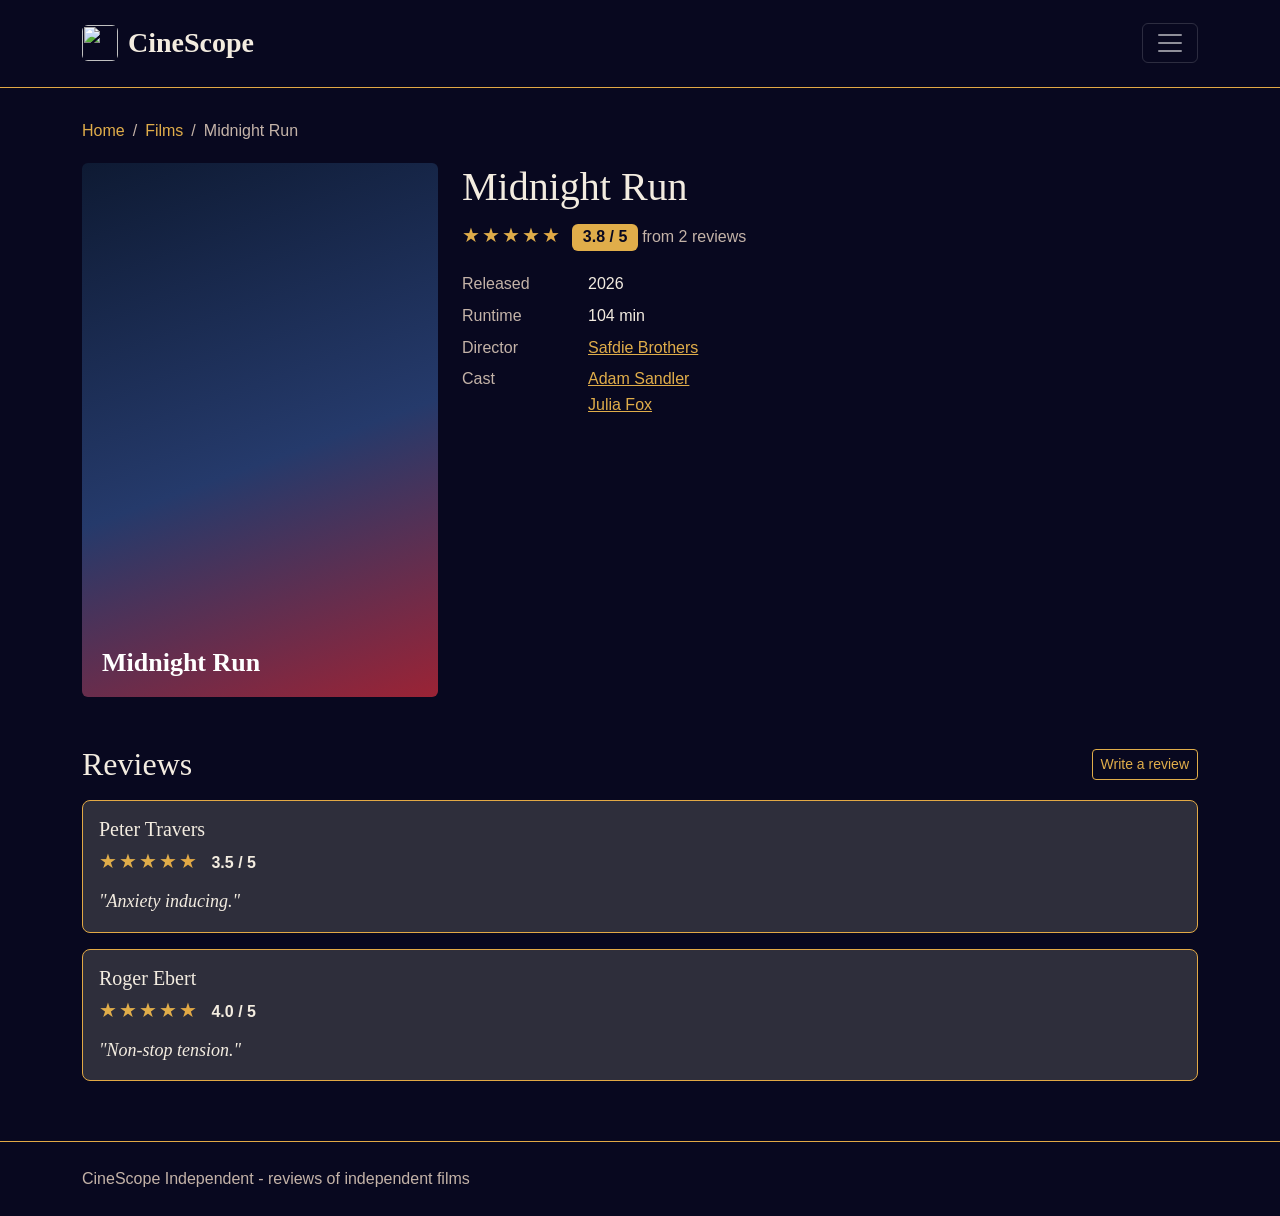
==== midnight-run.html @ 8e0c0ead "Add files via upload" ====
<!DOCTYPE html>
<html lang="en" data-bs-theme="dark">
<head>
  <meta charset="UTF-8">
  <meta name="viewport" content="width=device-width, initial-scale=1">
  <title>Midnight Run - CineScope Independent</title>
  <link rel="stylesheet" href="https://cdn.jsdelivr.net/npm/bootstrap@5.3.3/dist/css/bootstrap.min.css">
  <link rel="stylesheet" href="style.css">
</head>
<body>

<header class="site-header">
  <nav class="navbar" aria-label="Main menu">
    <div class="container d-flex justify-content-between align-items-center">
      <a href="index.html" class="navbar-brand logo d-inline-flex align-items-center"><img src="images/logo.jpeg" alt="" class="logo-icon">CineScope</a>
      <button class="navbar-toggler ms-auto" type="button" data-bs-toggle="collapse" data-bs-target="#mainMenu" aria-controls="mainMenu" aria-expanded="false" aria-label="Toggle menu">
        <span class="navbar-toggler-icon"></span>
      </button>
      <div class="collapse navbar-collapse w-100" id="mainMenu">
        <ul class="navbar-nav ms-auto text-end">
          <li class="nav-item"><a class="nav-link" href="index.html">Home</a></li>
          <li class="nav-item"><a class="nav-link" href="films.html">Films</a></li>
          <li class="nav-item"><a class="nav-link" href="review.html">Write a review</a></li>
        </ul>
      </div>
    </div>
  </nav>
</header>

  <main class="container">
    <nav aria-label="Breadcrumb" class="breadcrumb-nav">
    <ol class="breadcrumb">
      <li class="breadcrumb-item"><a href="index.html">Home</a></li>
      <li class="breadcrumb-item"><a href="films.html">Films</a></li>
      <li class="breadcrumb-item active" aria-current="page">Midnight Run</li>
    </ol>
  </nav>

    <article class="row g-4 film-detail">
      <div class="col-md-4">
        <div class="poster poster-night" role="img" aria-label="Poster for Midnight Run"><span>Midnight Run</span></div>
      </div>

      <div class="col-md-8">
        <h1>Midnight Run</h1>
        <p>
          <span class="stars" style="--rating: 3.75" aria-hidden="true"></span>
          <span class="badge rating-badge fs-6"><span class="visually-hidden">Rated </span>3.8 / 5</span>
          <span class="details">from 2 reviews</span>
        </p>

        <dl class="facts">
          <dt>Released</dt><dd>2026</dd>
          <dt>Runtime</dt><dd>104 min</dd>
          <dt>Director</dt><dd><a href="#">Safdie Brothers</a></dd>
          <dt>Cast</dt>
<dd>
  <ul class="list-unstyled mb-0">
    <li><a href="#">Adam Sandler</a></li>
    <li><a href="#">Julia Fox</a></li>
  </ul>
</dd>
        </dl>
      </div>
    </article>

    <section class="mt-5" aria-labelledby="reviews">
      <div class="d-flex justify-content-between align-items-center mb-3">
        <h2 id="reviews" class="mb-0">Reviews</h2>
        <a href="review.html" class="btn btn-outline-gold btn-sm">Write a review</a>
      </div>
        <article class="film-card p-3 mb-3">
          <h3 class="h5 mb-1">Peter Travers</h3>
          <span class="stars" style="--rating: 3.5" aria-hidden="true"></span>
          <span class="score"><span class="visually-hidden">Rated </span>3.5 / 5</span>
          <blockquote class="review-text">"Anxiety inducing."</blockquote>
        </article>
        <article class="film-card p-3 mb-3">
          <h3 class="h5 mb-1">Roger Ebert</h3>
          <span class="stars" style="--rating: 4.0" aria-hidden="true"></span>
          <span class="score"><span class="visually-hidden">Rated </span>4.0 / 5</span>
          <blockquote class="review-text">"Non-stop tension."</blockquote>
        </article>
    </section>
  </main>

  <footer class="site-footer">
    <div class="container">
      <p class="mb-0">CineScope Independent - reviews of independent films</p>
    </div>
  </footer>

<script src="https://cdn.jsdelivr.net/npm/bootstrap@5.3.3/dist/js/bootstrap.bundle.min.js"></script>
</body>
</html>
---- style.css ----
/* ===== Colours used across the site ===== */
:root {
  --bg:  #08081F;      /* page background */
  --card: #2E2E3B;    /* card background */
  --line: #E2A945;    /* borders */
  --text: #f3ece0;    /* main text */
  --muted: #c4b3a8;   /* grey text */
  --gold: #e0ad4a;    /* stars, links and buttons */
}

/* ===== Whole page ===== */
body {
  background-color: var(--bg);
  color: var(--text);
  font-family: Arial, sans-serif;
  line-height: 1.6;
}
h1, h2, h3, .h5 { font-family: Georgia, serif; }
h2 { margin-bottom: 20px; }
a { color: var(--gold); }

/* ===== Header ===== */
.site-header { border-bottom: 1px solid var(--line); padding: 18px 0; }
.logo { font-family: Georgia, serif; font-size: 28px; font-weight: bold; color: var(--text); text-decoration: none; }

/* ===== Logo picture ===== */
.logo-icon { width: 36px; height: 36px; border-radius: 6px; margin-right: 10px; }

/* ===== Menu button (top right) ===== */
/* ===== Header ===== */
.site-header { border-bottom: 1px solid var(--line); padding: 8px 0; }
.logo { font-family: Georgia, serif; font-size: 28px; font-weight: bold; color: var(--text); text-decoration: none; }

/* ===== Collapsible menu ===== */

.navbar-toggler:focus { box-shadow: 0 0 0 3px rgba(224, 173, 74, 0.3); }
.navbar-nav .nav-link { color: var(--text); }
.navbar-nav .nav-link:hover { color: var(--gold); }
.navbar-nav .nav-link.active { color: var(--gold); font-weight: bold; }

.navbar-nav { border-top: 1px solid var(--line); margin-top: 10px; padding-top: 6px; text-align: right; }
.menu summary::-webkit-details-marker { display: none; }
.menu[open] summary { border-color: var(--gold); }
.menu-list {
  position: absolute;
  right: 0;
  top: calc(100% + 8px);
  background-color: var(--card);
  border: 1px solid var(--line);
  border-radius: 6px;
  min-width: 180px;
  display: flex;
  flex-direction: column;
  z-index: 10;
}
.menu-list a { color: var(--text); text-decoration: none; padding: 10px 16px; }
.menu-list a:hover { background-color: var(--line); }
.menu-list a.current { color: var(--gold); font-weight: bold; }

/* ===== Breadcrumbs ===== */
.breadcrumb-nav { margin: 30px 0 20px; }
.breadcrumb-nav + .intro { padding-top: 0; }
.breadcrumb {
  --bs-breadcrumb-divider-color: var(--muted);
  --bs-breadcrumb-item-active-color: var(--muted);
  margin-bottom: 0;
}
.breadcrumb a { text-decoration: none; }
.breadcrumb a:hover, .breadcrumb a:focus { text-decoration: underline; }

/* ===== Home page banner ===== */
.hero { padding: 60px 0 40px; max-width: 700px; }
.hero h1 { font-size: 44px; }
.hero .lead { color: var(--muted); }
.hero-search { max-width: 480px; margin-top: 24px; }

/* ===== Page title area ===== */
.intro { padding: 50px 0 20px; }
.intro p { color: var(--muted); }

/* ===== Buttons ===== */
.btn-gold { background-color: var(--gold); color: var(--bg); font-weight: bold; border: none; }
.btn-gold:hover { background-color: var(--text); color: var(--bg); }
.btn-outline-gold { border: 1px solid var(--gold); color: var(--gold); }
.btn-outline-gold:hover { background-color: var(--gold); color: var(--bg); }

/* ===== Film card ===== */
.film-card {
  background-color: var(--card);
  border: 1px solid var(--line);
  border-radius: 8px;
  height: 100%;
  overflow: hidden;
}
.details { color: var(--muted); }

/* a card you can click */
.card-link { display: block; height: 100%; color: inherit; text-decoration: none; }
.card-link:hover .film-card, .card-link:focus .film-card { border-color: var(--gold); }

/* ===== Posters ( placeholders ) ===== */
.poster {
  aspect-ratio: 2 / 3;              /* the shape of a film poster */
  display: flex;
  align-items: flex-end;
  padding: 20px;
  border-radius: 6px;
}
.film-card .poster { border-radius: 0; aspect-ratio: 3 / 2; }  /* wider in the grid */
.poster span { font-family: Georgia, serif; font-size: 26px; font-weight: bold; color: #fff; line-height: 1.1; }
.poster-sun   { background: linear-gradient(160deg, #f6c35b, #c4572c 60%, #5a1e14); }
.poster-neon  { background: linear-gradient(160deg, #1b1446, #b0247a 65%, #ff5fa2); }
.poster-night { background: linear-gradient(160deg, #0e1a33, #253a6b 55%, #9b2335); }

/* ===== Card pictures ===== */
.card-poster { display: block; width: 100%; aspect-ratio: 3 / 2; object-fit: cover; }

/* ===== Stars out of 5 ===== */
.stars::before {
  content: "★★★★★";
  font-size: 20px;
  letter-spacing: 2px;
  background: linear-gradient(90deg,
    var(--gold) calc(var(--rating) / 5 * 100%),
    var(--line) calc(var(--rating) / 5 * 100%));
  -webkit-background-clip: text;
  background-clip: text;
  color: transparent;
}
.rating-badge { background-color: var(--gold); color: var(--bg); margin-left: 6px; }
.score { font-weight: bold; margin-left: 8px; }

/* ===== Film detail page ===== */
.back { display: inline-block; margin: 30px 0 20px; }
.facts { display: grid; grid-template-columns: 110px 1fr; gap: 6px 16px; margin-top: 20px; }
.facts dt { color: var(--muted); font-weight: normal; }
.facts dd { margin: 0; }
.review-text { font-family: Georgia, serif; font-style: italic; font-size: 18px; margin: 10px 0 0; }

/* ===== Review form ===== */
.form-control, .form-select { background-color: var(--bg); border-color: var(--line); color: var(--text); }
.form-control:focus, .form-select:focus { border-color: var(--gold); box-shadow: 0 0 0 3px rgba(224, 173, 74, 0.3); }

/* ===== Footer ===== */
.site-footer { border-top: 1px solid var(--line); color: var(--muted); padding: 24px 0; margin-top: 60px; }
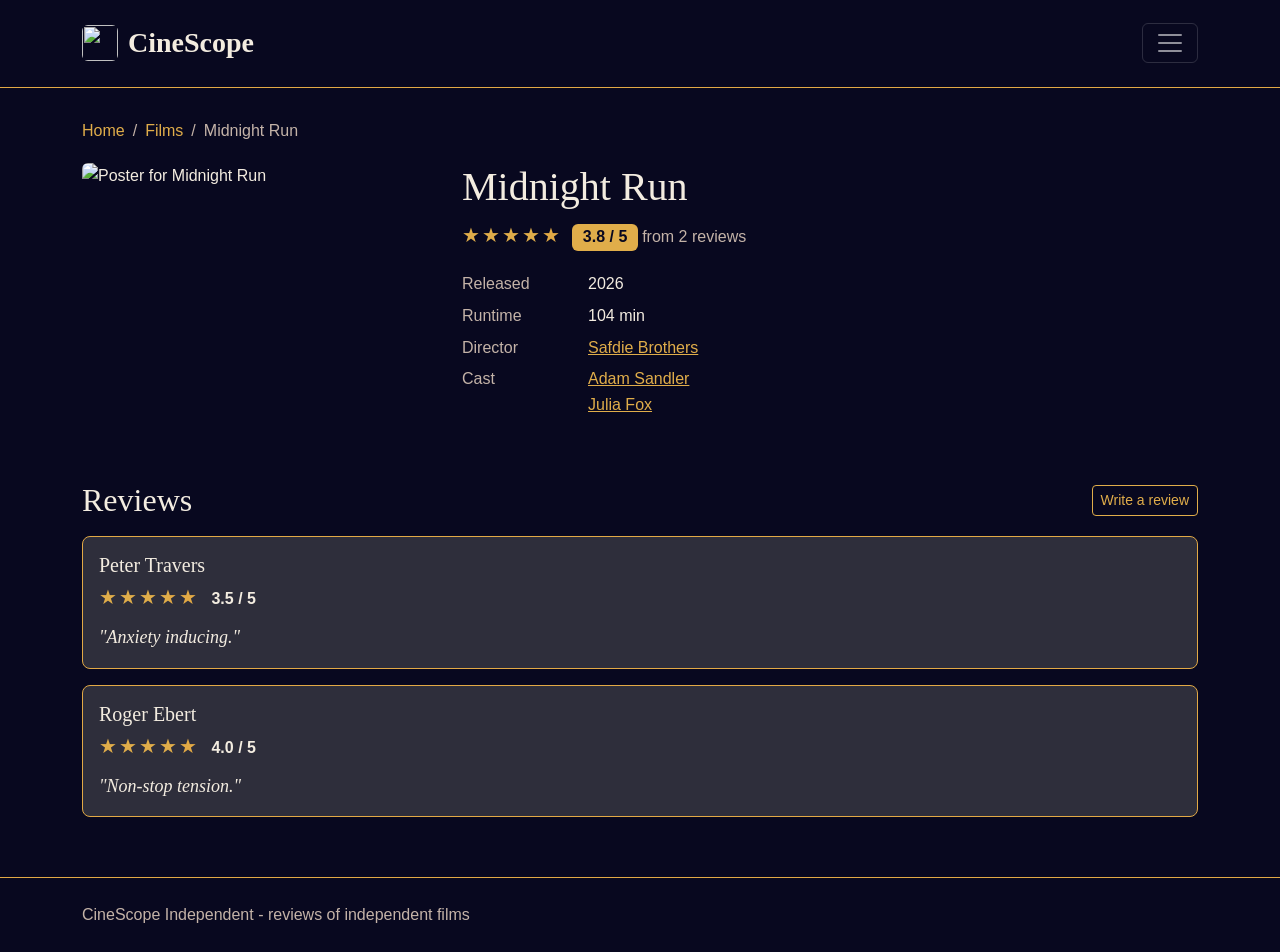
==== commit 6875f834: "Add files via upload" ====
--- a/midnight-run.html
+++ b/midnight-run.html
@@ -38,7 +38,7 @@
 
     <article class="row g-4 film-detail">
       <div class="col-md-4">
-        <div class="poster poster-night" role="img" aria-label="Poster for Midnight Run"><span>Midnight Run</span></div>
+        <img src="images/midnight-run.jpeg" alt="Poster for Midnight Run" class="detail-poster">
       </div>
 
       <div class="col-md-8">
--- a/style.css
+++ b/style.css
@@ -115,6 +115,9 @@
 /* ===== Card pictures ===== */
 .card-poster { display: block; width: 100%; aspect-ratio: 3 / 2; object-fit: cover; }
 
+/* ===== Photo on each film's own page ===== */
+.detail-poster { display: block; width: 100%; height: auto; border-radius: 6px; }
+
 /* ===== Stars out of 5 ===== */
 .stars::before {
   content: "★★★★★";
